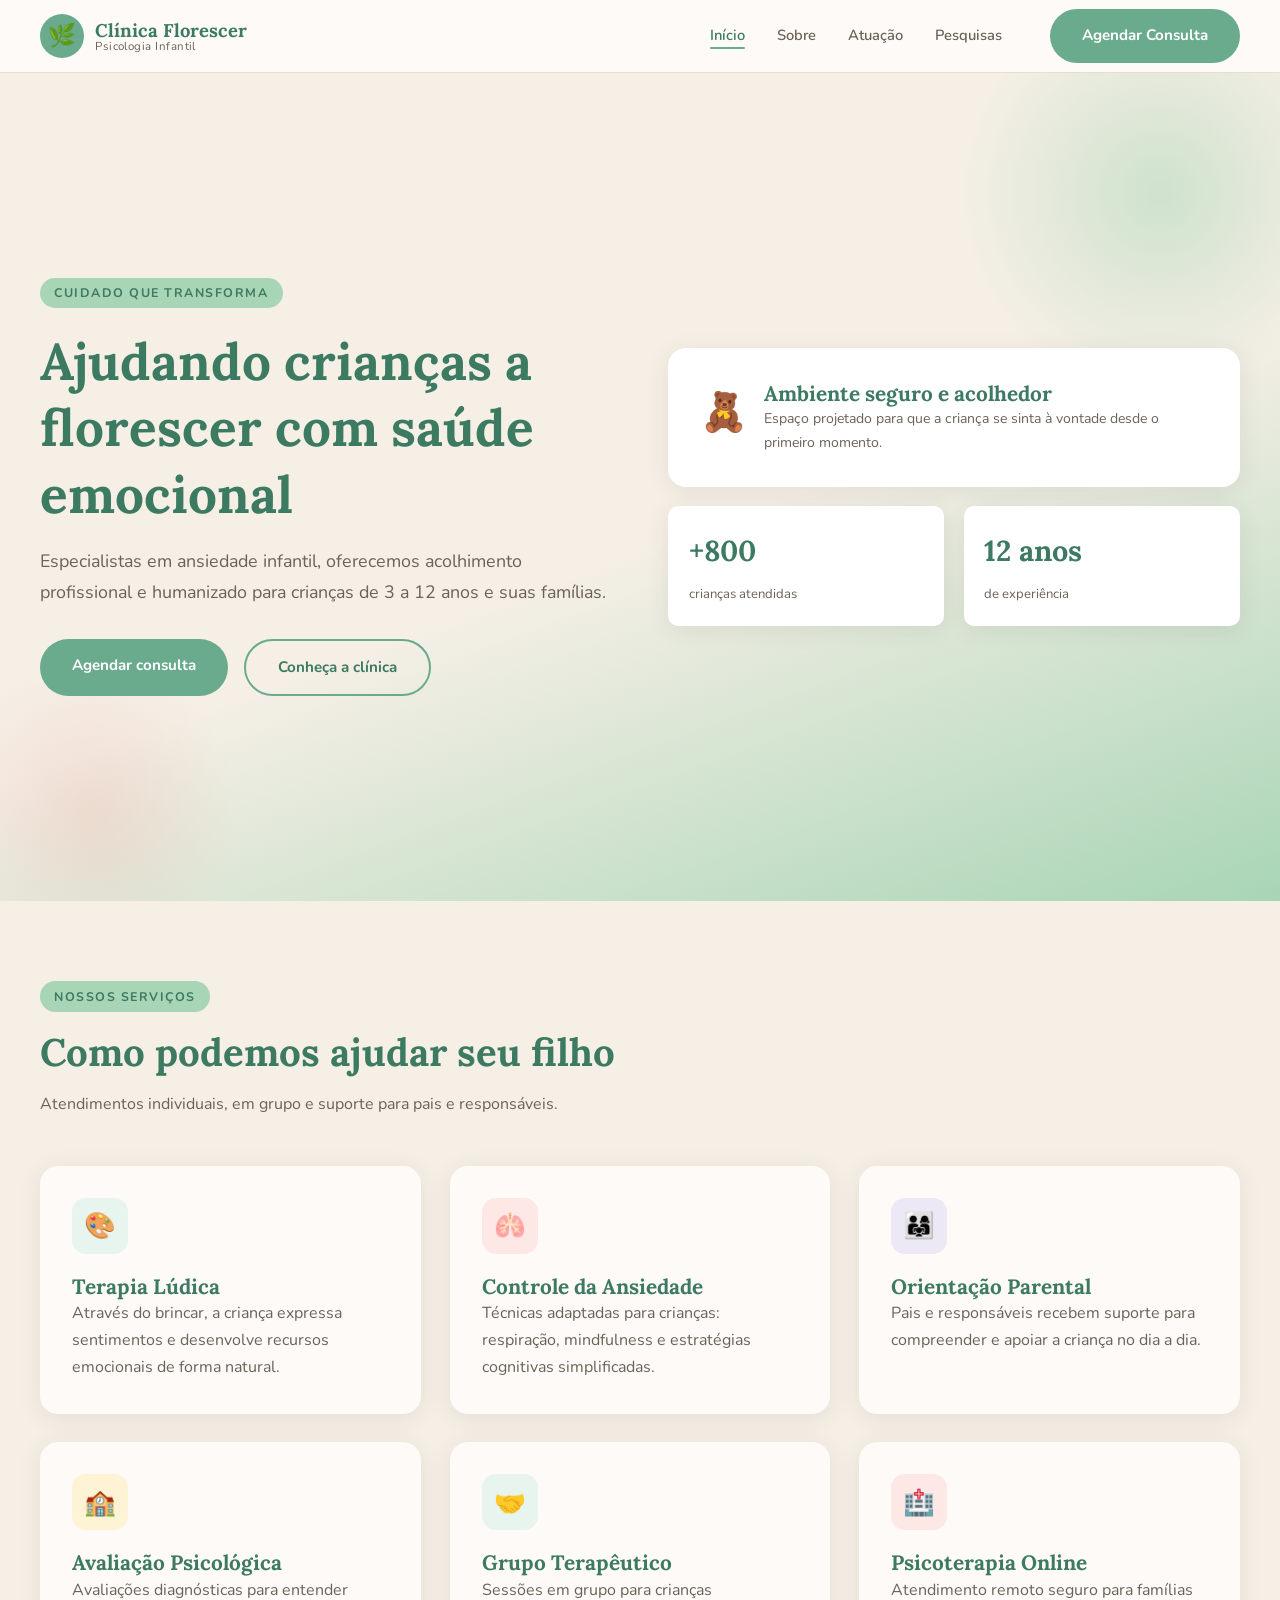
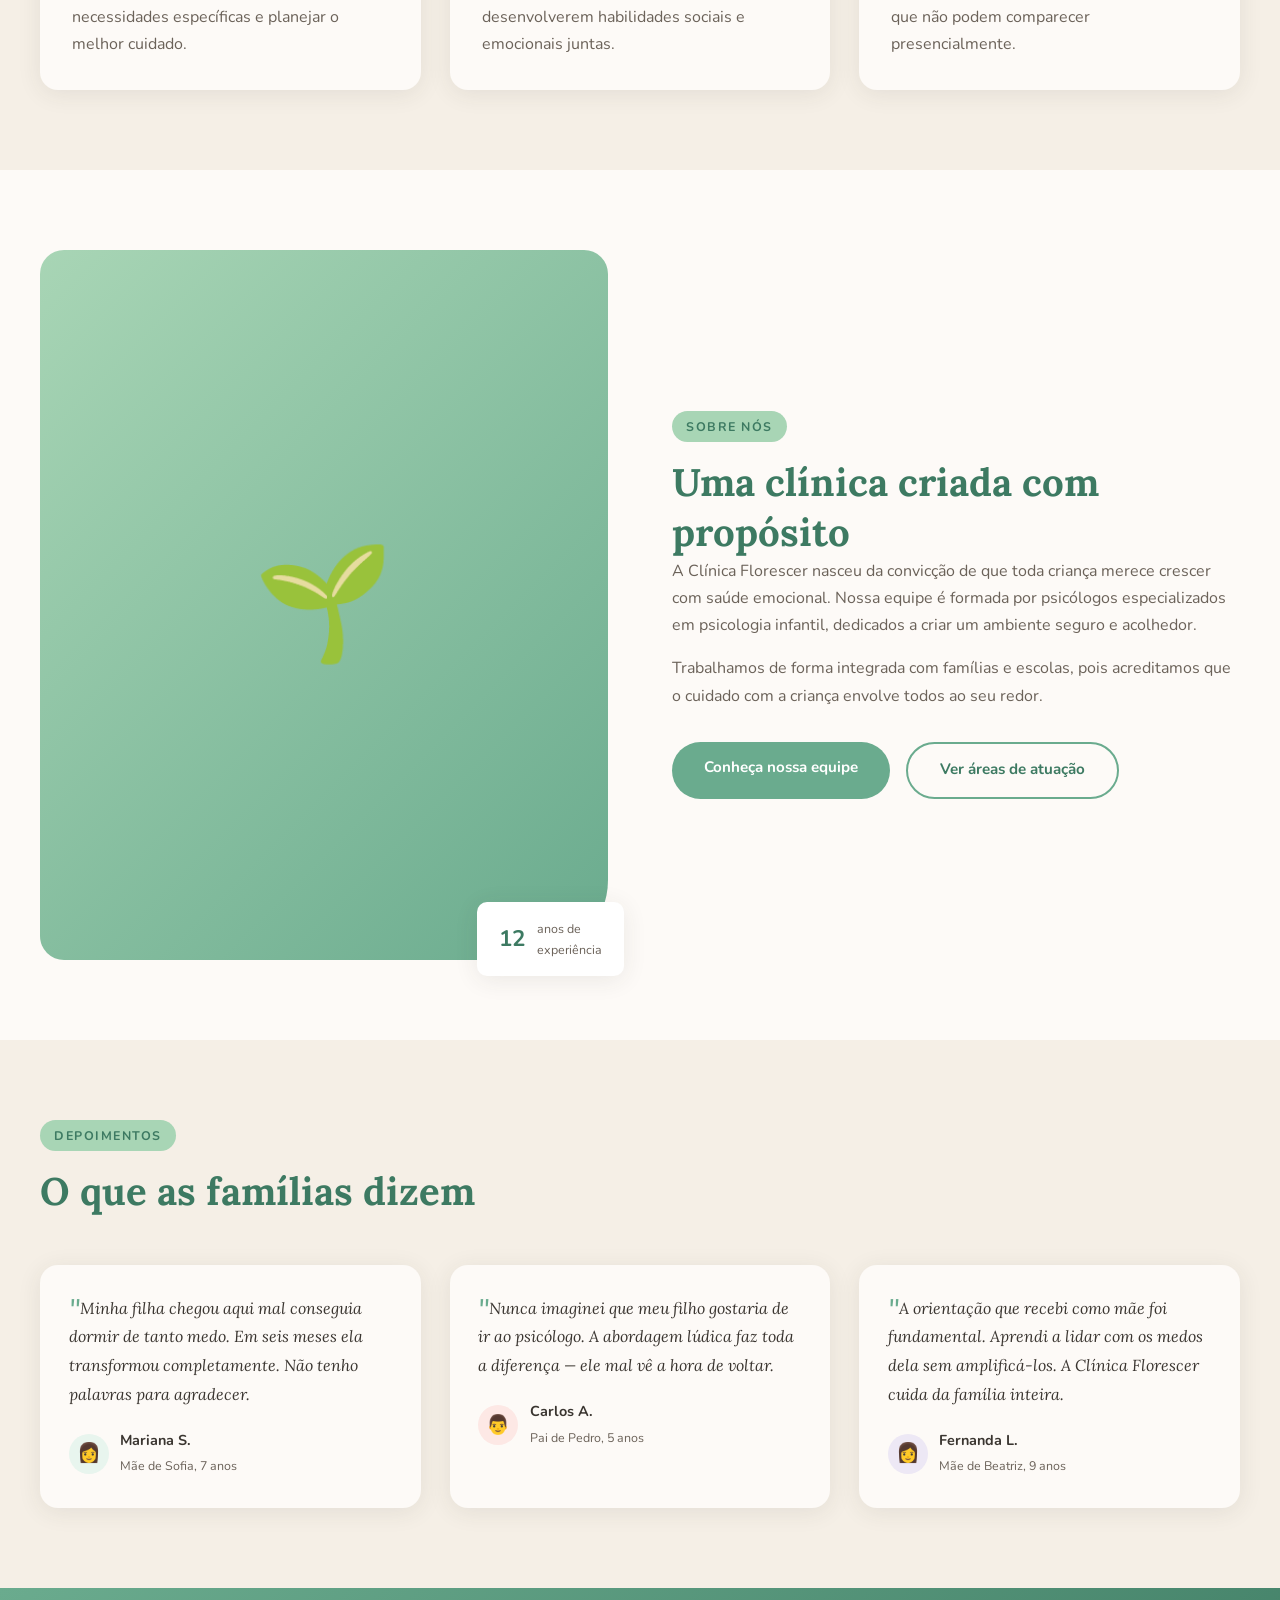
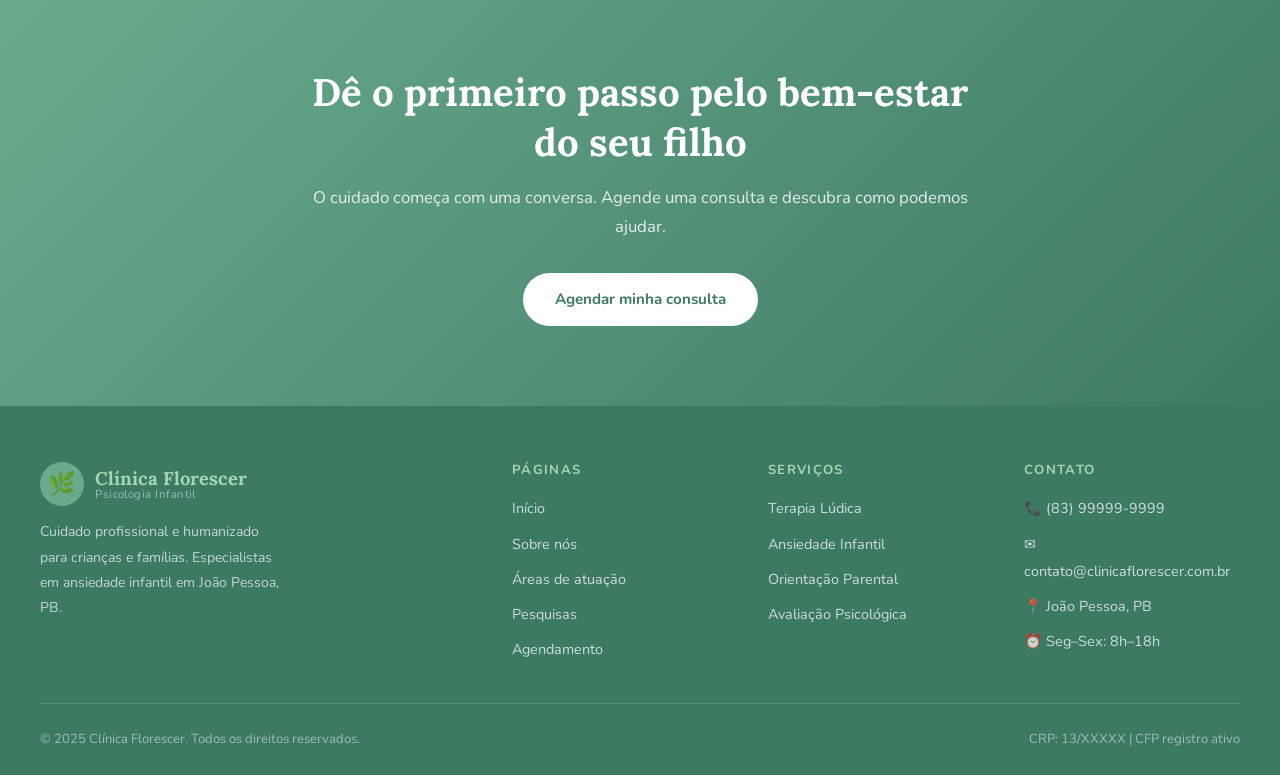
==== index.html @ 94c4a282 "Correção" ====
<!DOCTYPE html>
<html lang="pt-BR">
<head>
  <meta charset="UTF-8">
  <meta name="viewport" content="width=device-width, initial-scale=1.0">
  <meta name="description" content="Clínica Florescer — Psicologia especializada em ansiedade infantil. Cuidado acolhedor para crianças e famílias em João Pessoa, PB.">
  <title>Clínica Florescer | Psicologia Infantil</title>
  <link rel="stylesheet" href="css/style.css">
  <link rel="stylesheet" href="css/index.css">
</head>
<body>

  <!-- ══ HEADER ══════════════════════════════ -->
  <header>
    <div class="header-inner">
      <a href="index.html" class="logo" aria-label="Clínica Florescer - Página Inicial">
        <div class="logo-icon" aria-hidden="true">🌿</div>
        <div class="logo-text">
          <strong>Clínica Florescer</strong>
          <span>Psicologia Infantil</span>
        </div>
      </a>

      <nav aria-label="Menu principal">
        <ul id="nav-menu">
          <li><a href="index.html" class="ativo">Início</a></li>
          <li><a href="html/sobre.html">Sobre</a></li>
          <li><a href="html/atuacao.html">Atuação</a></li>
          <li><a href="html/pesquisa.html">Pesquisas</a></li>
          <li class="nav-cta"><a href="html/agendamento.html" class="btn btn-primary">Agendar Consulta</a></li>
        </ul>
        <button class="hamburger" aria-label="Abrir menu" onclick="toggleMenu()">
          <span></span><span></span><span></span>
        </button>
      </nav>
    </div>
  </header>

  <!-- ══ MAIN ════════════════════════════════ -->
  <main>

    <!-- HERO -->
    <section class="hero" aria-label="Apresentação da clínica">
      <div class="hero-inner">
        <div class="hero-content">
          <span class="section-tag">Cuidado que transforma</span>
          <h1>Ajudando crianças a florescer com saúde emocional</h1>
          <p>
            Especialistas em ansiedade infantil, oferecemos acolhimento
            profissional e humanizado para crianças de 3 a 12 anos
            e suas famílias.
          </p>
          <div class="hero-btns">
            <a href="html/agendamento.html" class="btn btn-primary">Agendar consulta</a>
            <a href="html/sobre.html" class="btn btn-outline">Conheça a clínica</a>
          </div>
        </div>

        <div class="hero-visual" aria-hidden="true">
          <div class="hero-card-big">
            <div class="emoji">🧸</div>
            <div>
              <h3>Ambiente seguro e acolhedor</h3>
              <p style="font-size:.88rem;">Espaço projetado para que a criança se sinta à vontade desde o primeiro momento.</p>
            </div>
          </div>
          <div class="hero-cards-row">
            <div class="hero-mini">
              <span class="num">+800</span>
              <span>crianças atendidas</span>
            </div>
            <div class="hero-mini">
              <span class="num">12 anos</span>
              <span>de experiência</span>
            </div>
          </div>
        </div>
      </div>
    </section>

    <!-- SERVIÇOS -->
    <section class="servicos" aria-labelledby="servicos-titulo">
      <div class="container">
        <div class="section-header">
          <span class="section-tag">Nossos serviços</span>
          <h2 id="servicos-titulo">Como podemos ajudar seu filho</h2>
          <p>Atendimentos individuais, em grupo e suporte para pais e responsáveis.</p>
        </div>
        <div class="grid-3">
          <article class="card servico-card">
            <div class="card-icon" style="background:#e8f5ee;" aria-hidden="true">🎨</div>
            <h3>Terapia Lúdica</h3>
            <p>Através do brincar, a criança expressa sentimentos e desenvolve recursos emocionais de forma natural.</p>
          </article>
          <article class="card servico-card">
            <div class="card-icon" style="background:#fde8e5;" aria-hidden="true">🫁</div>
            <h3>Controle da Ansiedade</h3>
            <p>Técnicas adaptadas para crianças: respiração, mindfulness e estratégias cognitivas simplificadas.</p>
          </article>
          <article class="card servico-card">
            <div class="card-icon" style="background:#ede8f5;" aria-hidden="true">👨‍👩‍👧</div>
            <h3>Orientação Parental</h3>
            <p>Pais e responsáveis recebem suporte para compreender e apoiar a criança no dia a dia.</p>
          </article>
          <article class="card servico-card">
            <div class="card-icon" style="background:#fef3d5;" aria-hidden="true">🏫</div>
            <h3>Avaliação Psicológica</h3>
            <p>Avaliações diagnósticas para entender necessidades específicas e planejar o melhor cuidado.</p>
          </article>
          <article class="card servico-card">
            <div class="card-icon" style="background:#e8f5ee;" aria-hidden="true">🤝</div>
            <h3>Grupo Terapêutico</h3>
            <p>Sessões em grupo para crianças desenvolverem habilidades sociais e emocionais juntas.</p>
          </article>
          <article class="card servico-card">
            <div class="card-icon" style="background:#fde8e5;" aria-hidden="true">🏥</div>
            <h3>Psicoterapia Online</h3>
            <p>Atendimento remoto seguro para famílias que não podem comparecer presencialmente.</p>
          </article>
        </div>
      </div>
    </section>

    <!-- SOBRE HOME -->
    <section class="sobre-home" aria-labelledby="sobre-home-titulo">
      <div class="container">
        <div class="sobre-home-inner">
          <div class="sobre-foto-wrap">
            <div class="sobre-foto" aria-hidden="true">🌱</div>
            <div class="sobre-badge" aria-label="12 anos de experiência">
              <strong>12</strong>
              <span>anos de<br>experiência</span>
            </div>
          </div>
          <div>
            <span class="section-tag">Sobre nós</span>
            <h2 id="sobre-home-titulo">Uma clínica criada com propósito</h2>
            <p>
              A Clínica Florescer nasceu da convicção de que toda criança
              merece crescer com saúde emocional. Nossa equipe é formada
              por psicólogos especializados em psicologia infantil,
              dedicados a criar um ambiente seguro e acolhedor.
            </p>
            <p style="margin-top:1rem;">
              Trabalhamos de forma integrada com famílias e escolas,
              pois acreditamos que o cuidado com a criança envolve
              todos ao seu redor.
            </p>
            <div style="display:flex;gap:1rem;margin-top:2rem;flex-wrap:wrap;">
              <a href="html/sobre.html" class="btn btn-primary">Conheça nossa equipe</a>
              <a href="html/atuacao.html" class="btn btn-outline">Ver áreas de atuação</a>
            </div>
          </div>
        </div>
      </div>
    </section>

    <!-- DEPOIMENTOS -->
    <section class="depoimentos" aria-labelledby="dep-titulo">
      <div class="container">
        <div class="section-header">
          <span class="section-tag">Depoimentos</span>
          <h2 id="dep-titulo">O que as famílias dizem</h2>
        </div>
        <div class="grid-3">
          <article class="depoimento-card">
            <blockquote>Minha filha chegou aqui mal conseguia dormir de tanto medo. Em seis meses ela transformou completamente. Não tenho palavras para agradecer.</blockquote>
            <div class="dep-autor">
              <div class="dep-avatar" style="background:#e8f5ee;" aria-hidden="true">👩</div>
              <div>
                <strong>Mariana S.</strong>
                <span>Mãe de Sofia, 7 anos</span>
              </div>
            </div>
          </article>
          <article class="depoimento-card">
            <blockquote>Nunca imaginei que meu filho gostaria de ir ao psicólogo. A abordagem lúdica faz toda a diferença — ele mal vê a hora de voltar.</blockquote>
            <div class="dep-autor">
              <div class="dep-avatar" style="background:#fde8e5;" aria-hidden="true">👨</div>
              <div>
                <strong>Carlos A.</strong>
                <span>Pai de Pedro, 5 anos</span>
              </div>
            </div>
          </article>
          <article class="depoimento-card">
            <blockquote>A orientação que recebi como mãe foi fundamental. Aprendi a lidar com os medos dela sem amplificá-los. A Clínica Florescer cuida da família inteira.</blockquote>
            <div class="dep-autor">
              <div class="dep-avatar" style="background:#ede8f5;" aria-hidden="true">👩</div>
              <div>
                <strong>Fernanda L.</strong>
                <span>Mãe de Beatriz, 9 anos</span>
              </div>
            </div>
          </article>
        </div>
      </div>
    </section>

    <!-- CTA BANNER -->
    <section class="cta-banner" aria-labelledby="cta-titulo">
      <div class="container" style="max-width:700px; text-align:center;">
        <h2 id="cta-titulo">Dê o primeiro passo pelo bem-estar do seu filho</h2>
        <p>O cuidado começa com uma conversa. Agende uma consulta e descubra como podemos ajudar.</p>
        <a href="html/agendamento.html" class="btn" style="background:#fff;color:var(--verde-escuro);">Agendar minha consulta</a>
      </div>
    </section>

  </main>

  <!-- ══ FOOTER ══════════════════════════════ -->
  <footer>
    <div class="footer-inner">
      <div class="footer-brand">
        <div class="logo">
          <div class="logo-icon" aria-hidden="true">🌿</div>
          <div class="logo-text">
            <strong style="color:var(--verde-claro);">Clínica Florescer</strong>
            <span style="color:rgba(255,255,255,.5);">Psicologia Infantil</span>
          </div>
        </div>
        <p>Cuidado profissional e humanizado para crianças e famílias. Especialistas em ansiedade infantil em João Pessoa, PB.</p>
      </div>
      <div>
        <h4>Páginas</h4>
        <ul>
          <li><a href="index.html">Início</a></li>
          <li><a href="html/sobre.html">Sobre nós</a></li>
          <li><a href="html/atuacao.html">Áreas de atuação</a></li>
          <li><a href="html/pesquisa.html">Pesquisas</a></li>
          <li><a href="html/agendamento.html">Agendamento</a></li>
        </ul>
      </div>
      <div>
        <h4>Serviços</h4>
        <ul>
          <li><a href="html/atuacao.html">Terapia Lúdica</a></li>
          <li><a href="html/atuacao.html">Ansiedade Infantil</a></li>
          <li><a href="html/atuacao.html">Orientação Parental</a></li>
          <li><a href="html/atuacao.html">Avaliação Psicológica</a></li>
        </ul>
      </div>
      <div>
        <h4>Contato</h4>
        <ul>
          <li><a href="tel:+5583999999999">📞 (83) 99999-9999</a></li>
          <li><a href="mailto:contato@clinicaflorescer.com.br">✉ contato@clinicaflorescer.com.br</a></li>
          <li><a href="#">📍 João Pessoa, PB</a></li>
          <li><a href="#">⏰ Seg–Sex: 8h–18h</a></li>
        </ul>
      </div>
    </div>
    <div class="footer-bottom">
      <span>© 2025 Clínica Florescer. Todos os direitos reservados.</span>
      <span>CRP: 13/XXXXX | CFP registro ativo</span>
    </div>
  </footer>

  <script>
    function toggleMenu() {
      const menu = document.getElementById('nav-menu');
      menu.classList.toggle('aberto');
    }
  </script>
</body>
</html>
---- css/style.css ----
/* =============================================
   CLÍNICA FLORESCER — PSICOLOGIA INFANTIL
   CSS Principal — Psicologia das Cores:
   Verde-sálvia + Areia + Branco suave
   Tipografia amigável, layout acolhedor
   ============================================= */

@import url('https://fonts.googleapis.com/css2?family=Nunito:wght@300;400;600;700;800&family=Lora:ital,wght@0,400;0,600;1,400&display=swap');

/* ── RESET & VARIÁVEIS ─────────────────────── */
*, *::before, *::after {
  box-sizing: border-box;
  margin: 0;
  padding: 0;
}

:root {
  --verde:       #6aab8e;
  --verde-claro: #a8d5b5;
  --verde-escuro:#3d7a62;
  --areia:       #f5efe6;
  --areia-escura:#e8ddd0;
  --branco:      #fdfaf7;
  --texto:       #3a3530;
  --texto-leve:  #6b6259;
  --rosa:        #e8a598;
  --lilas:       #b8a8c8;
  --amarelo:     #f0c87a;
  --sombra:      0 4px 24px rgba(58,53,48,.09);
  --sombra-hover:0 8px 32px rgba(58,53,48,.15);
  --raio:        18px;
  --raio-sm:     10px;
  --transicao:   .3s ease;
}

html { scroll-behavior: smooth; }

body {
  font-family: 'Nunito', sans-serif;
  background: var(--branco);
  color: var(--texto);
  line-height: 1.7;
  font-size: 16px;
}

img { max-width: 100%; display: block; }
a   { text-decoration: none; color: inherit; }
ul  { list-style: none; }

/* ── TIPOGRAFIA ────────────────────────────── */
h1, h2, h3, h4 {
  font-family: 'Lora', serif;
  line-height: 1.3;
  color: var(--verde-escuro);
}
h1 { font-size: clamp(2rem, 5vw, 3.2rem); }
h2 { font-size: clamp(1.6rem, 3.5vw, 2.4rem); }
h3 { font-size: 1.3rem; }
p  { color: var(--texto-leve); max-width: 68ch; }

.section-tag {
  display: inline-block;
  font-size: .78rem;
  font-weight: 700;
  letter-spacing: .12em;
  text-transform: uppercase;
  color: var(--verde-escuro);
  background: var(--verde-claro);
  padding: .3rem .9rem;
  border-radius: 50px;
  margin-bottom: 1rem;
}

/* ── BOTÕES ────────────────────────────────── */
.btn {
  display: inline-block;
  padding: .85rem 2rem;
  border-radius: 50px;
  font-family: 'Nunito', sans-serif;
  font-weight: 700;
  font-size: .95rem;
  cursor: pointer;
  border: none;
  transition: transform var(--transicao), box-shadow var(--transicao);
}
.btn:hover { transform: translateY(-2px); box-shadow: var(--sombra-hover); }

.btn-primary {
  background: var(--verde);
  color: #fff;
}
.btn-primary:hover { background: var(--verde-escuro); }

.btn-outline {
  background: transparent;
  color: var(--verde-escuro);
  border: 2.5px solid var(--verde);
}
.btn-outline:hover { background: var(--verde); color: #fff; }

.btn-rosa {
  background: var(--rosa);
  color: #fff;
}

/* ── HEADER ────────────────────────────────── */
header {
  position: sticky;
  top: 0;
  z-index: 100;
  background: rgba(253,250,247,.93);
  backdrop-filter: blur(10px);
  border-bottom: 1.5px solid var(--areia-escura);
  padding: 0 2rem;
}

.header-inner {
  max-width: 1200px;
  margin: 0 auto;
  display: flex;
  align-items: center;
  justify-content: space-between;
  height: 72px;
}

.logo {
  display: flex;
  align-items: center;
  gap: .7rem;
}
.logo-icon {
  width: 44px;
  height: 44px;
  background: var(--verde);
  border-radius: 50%;
  display: flex;
  align-items: center;
  justify-content: center;
  font-size: 1.4rem;
}
.logo-text {
  display: flex;
  flex-direction: column;
  line-height: 1.1;
}
.logo-text strong {
  font-family: 'Lora', serif;
  font-size: 1.15rem;
  color: var(--verde-escuro);
}
.logo-text span {
  font-size: .72rem;
  color: var(--texto-leve);
  letter-spacing: .04em;
}

nav ul {
  display: flex;
  gap: 2rem;
  align-items: center;
}
nav a {
  font-weight: 600;
  font-size: .92rem;
  color: var(--texto-leve);
  transition: color var(--transicao);
  position: relative;
  padding-bottom: .2rem;
}
nav a::after {
  content: '';
  position: absolute;
  bottom: 0; left: 0;
  width: 0; height: 2px;
  background: var(--verde);
  border-radius: 2px;
  transition: width var(--transicao);
}
nav a:hover, nav a.ativo { color: var(--verde-escuro); }
nav a:hover::after, nav a.ativo::after { width: 100%; }

.nav-cta { margin-left: 1rem; }

/* hamburger */
.hamburger {
  display: none;
  flex-direction: column;
  gap: 5px;
  cursor: pointer;
  background: none;
  border: none;
  padding: .4rem;
}
.hamburger span {
  display: block;
  width: 26px; height: 2.5px;
  background: var(--texto);
  border-radius: 2px;
  transition: var(--transicao);
}

/* ── FOOTER ────────────────────────────────── */
footer {
  background: var(--verde-escuro);
  color: rgba(255,255,255,.85);
  padding: 3.5rem 2rem 1.5rem;
}
.footer-inner {
  max-width: 1200px;
  margin: 0 auto;
  display: grid;
  grid-template-columns: 2fr 1fr 1fr 1fr;
  gap: 2.5rem;
}
.footer-brand p { font-size: .88rem; margin-top: .8rem; line-height: 1.8; color: rgba(255,255,255,.7); max-width: 30ch; }
footer h4 { color: var(--verde-claro); font-family: 'Nunito', sans-serif; font-size: .82rem; letter-spacing: .1em; text-transform: uppercase; margin-bottom: 1rem; }
footer ul li { margin-bottom: .5rem; }
footer ul a { font-size: .9rem; color: rgba(255,255,255,.75); transition: color var(--transicao); }
footer ul a:hover { color: #fff; }
.footer-bottom {
  max-width: 1200px;
  margin: 2rem auto 0;
  padding-top: 1.5rem;
  border-top: 1px solid rgba(255,255,255,.15);
  display: flex;
  justify-content: space-between;
  align-items: center;
  font-size: .82rem;
  color: rgba(255,255,255,.5);
  flex-wrap: wrap;
  gap: .5rem;
}

/* ── HERO GENÉRICO ─────────────────────────── */
.page-hero {
  background: linear-gradient(135deg, var(--areia) 0%, var(--verde-claro) 100%);
  padding: 5rem 2rem;
  text-align: center;
}
.page-hero p {
  margin: 1rem auto 0;
  font-size: 1.1rem;
  max-width: 55ch;
  text-align: center;
}

/* ── SEÇÕES ────────────────────────────────── */
section { padding: 5rem 2rem; }

.container {
  max-width: 1200px;
  margin: 0 auto;
}

.section-header {
  margin-bottom: 3rem;
}
.section-header p {
  margin-top: .8rem;
}

/* ── CARDS ─────────────────────────────────── */
.card {
  background: var(--branco);
  border-radius: var(--raio);
  padding: 2rem;
  box-shadow: var(--sombra);
  transition: transform var(--transicao), box-shadow var(--transicao);
}
.card:hover {
  transform: translateY(-5px);
  box-shadow: var(--sombra-hover);
}
.card-icon {
  width: 56px; height: 56px;
  border-radius: 14px;
  display: flex;
  align-items: center;
  justify-content: center;
  font-size: 1.6rem;
  margin-bottom: 1.2rem;
}

/* ── GRID PADRÃO ───────────────────────────── */
.grid-3 { display: grid; grid-template-columns: repeat(3, 1fr); gap: 1.8rem; }
.grid-2 { display: grid; grid-template-columns: repeat(2, 1fr); gap: 2rem; }
.grid-4 { display: grid; grid-template-columns: repeat(4, 1fr); gap: 1.5rem; }

/* ── FORMULÁRIO BASE ───────────────────────── */
.form-group {
  display: flex;
  flex-direction: column;
  gap: .4rem;
  margin-bottom: 1.2rem;
}
.form-group label {
  font-weight: 700;
  font-size: .88rem;
  color: var(--texto);
}
.form-group input,
.form-group select,
.form-group textarea {
  padding: .85rem 1.1rem;
  border: 2px solid var(--areia-escura);
  border-radius: var(--raio-sm);
  font-family: 'Nunito', sans-serif;
  font-size: .95rem;
  color: var(--texto);
  background: var(--branco);
  transition: border-color var(--transicao), box-shadow var(--transicao);
  outline: none;
}
.form-group input:focus,
.form-group select:focus,
.form-group textarea:focus {
  border-color: var(--verde);
  box-shadow: 0 0 0 3px rgba(106,171,142,.2);
}
.form-group textarea { resize: vertical; min-height: 120px; }

/* ── DESTAQUES ─────────────────────────────── */
.destaque-box {
  background: linear-gradient(135deg, var(--verde) 0%, var(--verde-escuro) 100%);
  color: #fff;
  border-radius: var(--raio);
  padding: 3rem;
}
.destaque-box h2, .destaque-box h3 { color: #fff; }
.destaque-box p { color: rgba(255,255,255,.88); max-width: 100%; }

/* ── BADGES / TAGS ─────────────────────────── */
.badge {
  display: inline-block;
  padding: .25rem .75rem;
  border-radius: 50px;
  font-size: .78rem;
  font-weight: 700;
}
.badge-verde  { background: var(--verde-claro); color: var(--verde-escuro); }
.badge-rosa   { background: #fde8e5; color: #b05a50; }
.badge-lilas  { background: #ede8f5; color: #7059a0; }
.badge-amarelo{ background: #fef3d5; color: #9a7500; }

/* ── RESPONSIVO ────────────────────────────── */
@media (max-width: 900px) {
  .grid-3 { grid-template-columns: repeat(2, 1fr); }
  .grid-4 { grid-template-columns: repeat(2, 1fr); }
  .footer-inner { grid-template-columns: 1fr 1fr; }
}

@media (max-width: 640px) {
  nav ul { display: none; }
  nav ul.aberto {
    display: flex;
    flex-direction: column;
    position: absolute;
    top: 72px; left: 0; right: 0;
    background: var(--branco);
    padding: 1.5rem 2rem;
    border-bottom: 2px solid var(--areia-escura);
    gap: 1rem;
  }
  .hamburger { display: flex; }
  .nav-cta { display: none; }
  .grid-3, .grid-2, .grid-4 { grid-template-columns: 1fr; }
  .footer-inner { grid-template-columns: 1fr; }
  section { padding: 3rem 1.2rem; }
  .footer-bottom { flex-direction: column; text-align: center; }
}
---- css/index.css ----
/* =============================================
   INDEX — estilos específicos
   ============================================= */

/* ── HERO ──────────────────────────────────── */
.hero {
  min-height: 92vh;
  background: linear-gradient(160deg, var(--areia) 55%, var(--verde-claro) 100%);
  display: flex;
  align-items: center;
  padding: 5rem 2rem;
  position: relative;
  overflow: hidden;
}
.hero::before {
  content: '';
  position: absolute;
  top: -80px; right: -80px;
  width: 400px; height: 400px;
  background: radial-gradient(circle, var(--verde-claro) 0%, transparent 70%);
  border-radius: 50%;
  opacity: .5;
}
.hero::after {
  content: '';
  position: absolute;
  bottom: -60px; left: -60px;
  width: 300px; height: 300px;
  background: radial-gradient(circle, var(--rosa) 0%, transparent 70%);
  border-radius: 50%;
  opacity: .25;
}

.hero-inner {
  max-width: 1200px;
  margin: 0 auto;
  display: grid;
  grid-template-columns: 1fr 1fr;
  align-items: center;
  gap: 3.5rem;
  position: relative;
  z-index: 1;
}
.hero-content { animation: fadeUp .8s ease both; }
.hero-content .section-tag { margin-bottom: 1.2rem; }
.hero-content h1 { margin-bottom: 1.2rem; }
.hero-content p   { font-size: 1.12rem; margin-bottom: 2rem; }
.hero-btns { display: flex; gap: 1rem; flex-wrap: wrap; }

.hero-visual {
  display: flex;
  flex-direction: column;
  gap: 1.2rem;
  animation: fadeUp .8s .2s ease both;
}
.hero-card-big {
  background: #fff;
  border-radius: var(--raio);
  padding: 2rem;
  box-shadow: var(--sombra);
  display: flex;
  gap: 1rem;
  align-items: flex-start;
}
.hero-card-big .emoji { font-size: 2.4rem; }
.hero-cards-row { display: grid; grid-template-columns: 1fr 1fr; gap: 1.2rem; }
.hero-mini {
  background: #fff;
  border-radius: var(--raio-sm);
  padding: 1.3rem;
  box-shadow: var(--sombra);
  display: flex;
  flex-direction: column;
  gap: .4rem;
}
.hero-mini .num {
  font-size: 1.8rem;
  font-weight: 800;
  font-family: 'Lora', serif;
  color: var(--verde-escuro);
}
.hero-mini span { font-size: .82rem; color: var(--texto-leve); }

/* ── SERVIÇOS ──────────────────────────────── */
.servicos { background: var(--areia); }
.servico-card .card-icon { background: var(--areia-escura); }

/* ── SOBRE HOME ────────────────────────────── */
.sobre-home {
  background: var(--branco);
}
.sobre-home-inner {
  display: grid;
  grid-template-columns: 1fr 1fr;
  gap: 4rem;
  align-items: center;
}
.sobre-foto-wrap {
  position: relative;
}
.sobre-foto {
  width: 100%;
  aspect-ratio: 4/5;
  background: linear-gradient(135deg, var(--verde-claro) 0%, var(--verde) 100%);
  border-radius: 24px 24px 80px 24px;
  display: flex;
  align-items: center;
  justify-content: center;
  font-size: 7rem;
}
.sobre-badge {
  position: absolute;
  bottom: -16px; right: -16px;
  background: #fff;
  border-radius: var(--raio-sm);
  padding: 1rem 1.4rem;
  box-shadow: var(--sombra);
  display: flex;
  align-items: center;
  gap: .7rem;
}
.sobre-badge strong { font-size: 1.4rem; color: var(--verde-escuro); }
.sobre-badge span   { font-size: .78rem; color: var(--texto-leve); }

/* ── DEPOIMENTOS ───────────────────────────── */
.depoimentos { background: var(--areia); }
.depoimento-card {
  background: var(--branco);
  border-radius: var(--raio);
  padding: 1.8rem;
  box-shadow: var(--sombra);
}
.depoimento-card blockquote {
  font-family: 'Lora', serif;
  font-style: italic;
  font-size: 1rem;
  color: var(--texto);
  line-height: 1.8;
  margin-bottom: 1.2rem;
}
.depoimento-card blockquote::before { content: '"'; font-size: 2rem; color: var(--verde); line-height: 0; vertical-align: -.5rem; }
.dep-autor {
  display: flex;
  align-items: center;
  gap: .7rem;
}
.dep-avatar {
  width: 40px; height: 40px;
  border-radius: 50%;
  display: flex;
  align-items: center;
  justify-content: center;
  font-size: 1.2rem;
  flex-shrink: 0;
}
.dep-autor strong { font-size: .9rem; display: block; }
.dep-autor span   { font-size: .78rem; color: var(--texto-leve); }

/* ── CTA BANNER ────────────────────────────── */
.cta-banner {
  background: linear-gradient(135deg, var(--verde) 0%, var(--verde-escuro) 100%);
  padding: 5rem 2rem;
  text-align: center;
}
.cta-banner h2 { color: #fff; }
.cta-banner p  { color: rgba(255,255,255,.85); margin: 1rem auto 2rem; font-size: 1.05rem; text-align: center; }

/* Animações */
@keyframes fadeUp {
  from { opacity: 0; transform: translateY(30px); }
  to   { opacity: 1; transform: translateY(0); }
}

/* Responsivo hero */
@media (max-width: 840px) {
  .hero-inner, .sobre-home-inner { grid-template-columns: 1fr; }
  .hero-visual { display: none; }
  .sobre-foto { height: 280px; font-size: 5rem; }
}
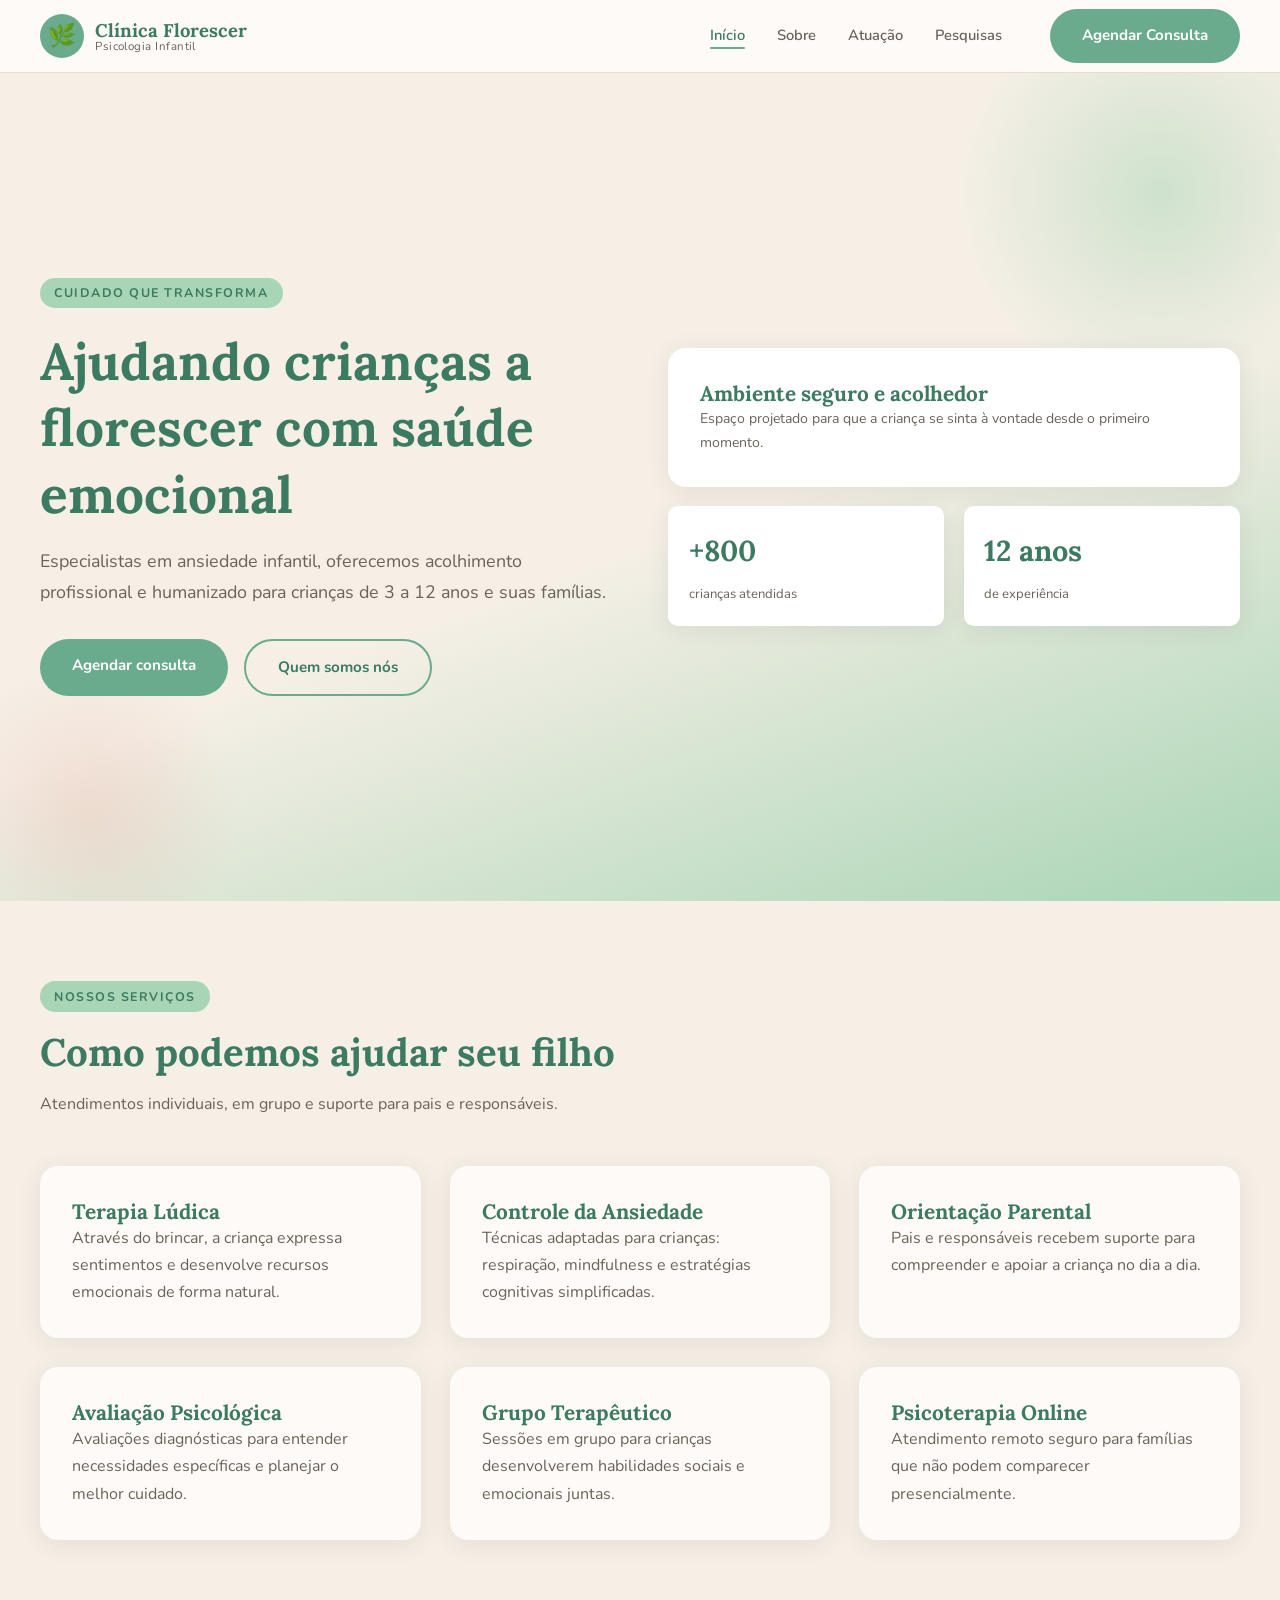
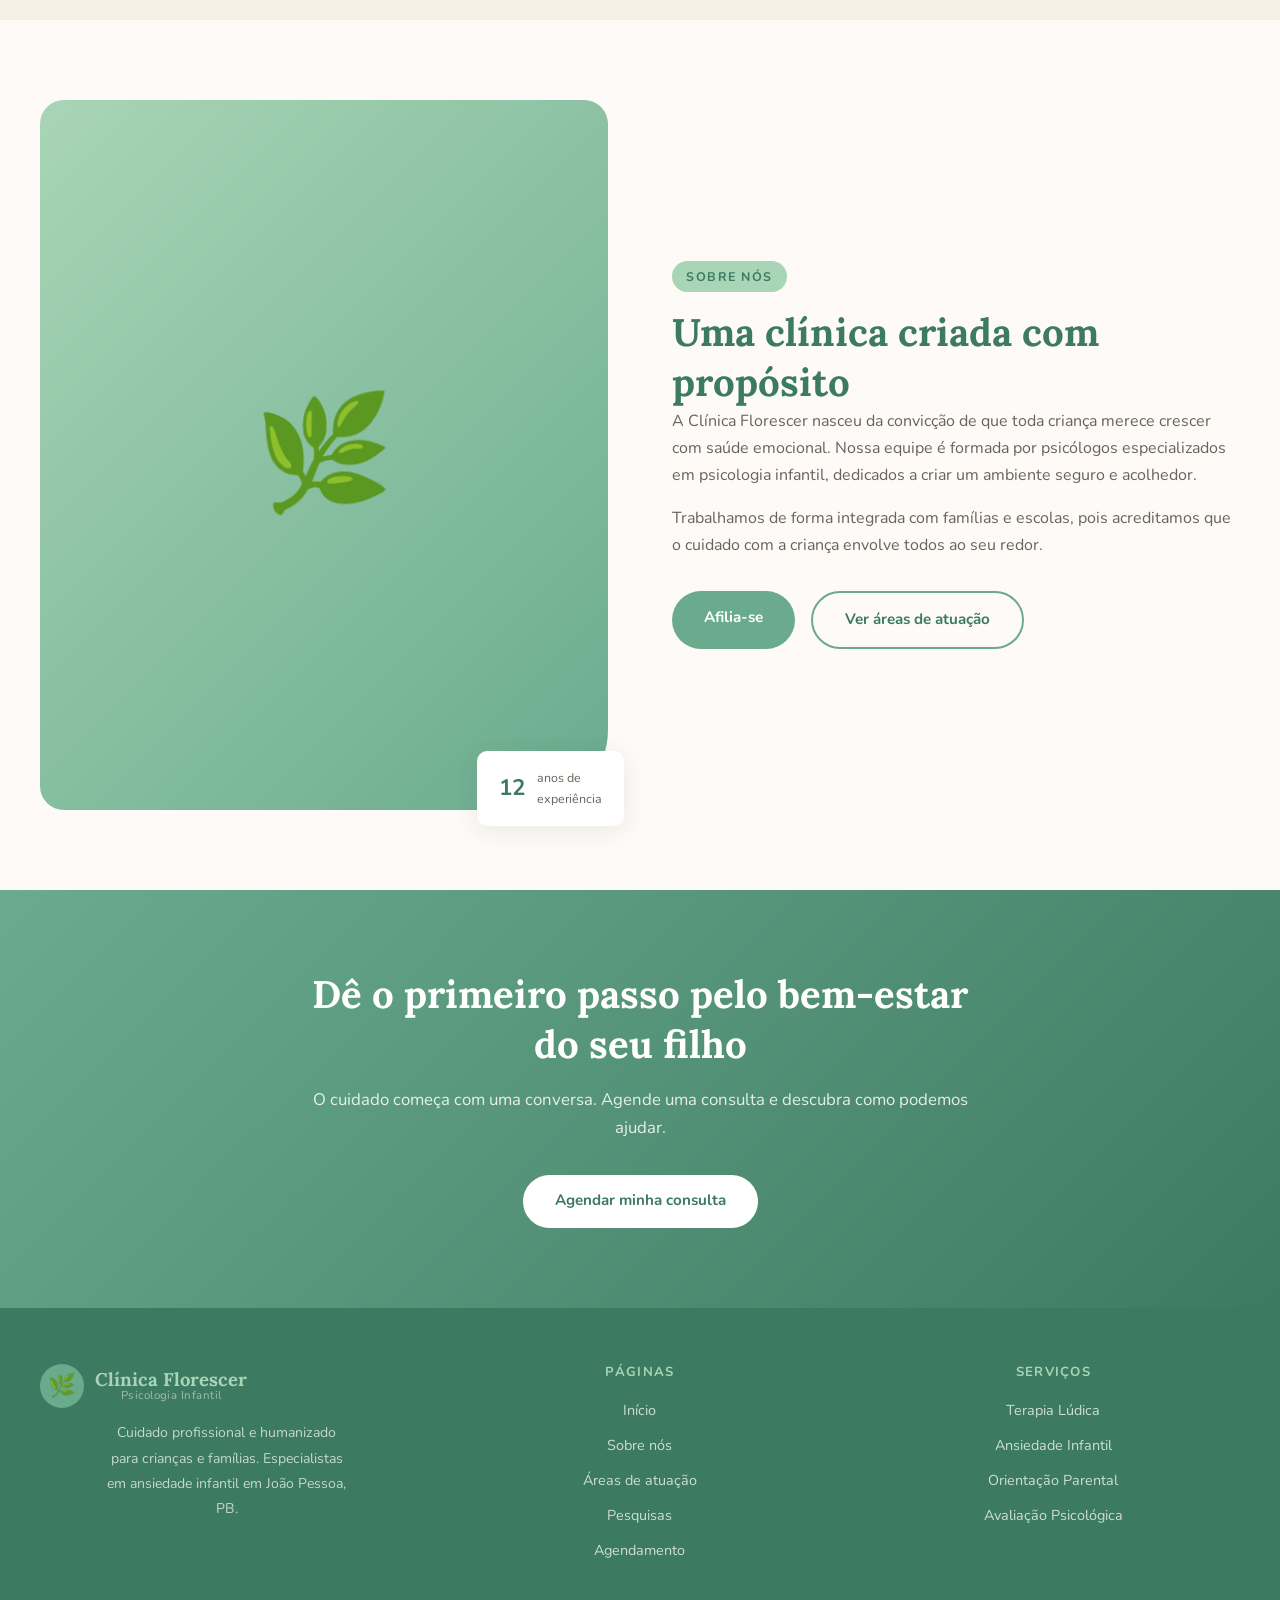
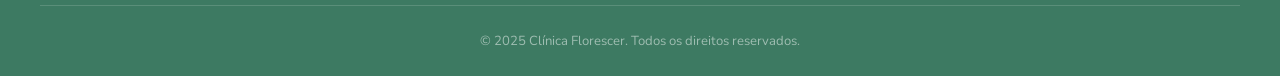
==== commit 3c157a2f: "Alterações finais" ====
--- a/index.html
+++ b/index.html
@@ -52,13 +52,12 @@
           </p>
           <div class="hero-btns">
             <a href="html/agendamento.html" class="btn btn-primary">Agendar consulta</a>
-            <a href="html/sobre.html" class="btn btn-outline">Conheça a clínica</a>
+            <a href="html/sobre.html" class="btn btn-outline">Quem somos nós</a>
           </div>
         </div>
 
         <div class="hero-visual" aria-hidden="true">
           <div class="hero-card-big">
-            <div class="emoji">🧸</div>
             <div>
               <h3>Ambiente seguro e acolhedor</h3>
               <p style="font-size:.88rem;">Espaço projetado para que a criança se sinta à vontade desde o primeiro momento.</p>
@@ -88,32 +87,26 @@
         </div>
         <div class="grid-3">
           <article class="card servico-card">
-            <div class="card-icon" style="background:#e8f5ee;" aria-hidden="true">🎨</div>
             <h3>Terapia Lúdica</h3>
             <p>Através do brincar, a criança expressa sentimentos e desenvolve recursos emocionais de forma natural.</p>
           </article>
           <article class="card servico-card">
-            <div class="card-icon" style="background:#fde8e5;" aria-hidden="true">🫁</div>
             <h3>Controle da Ansiedade</h3>
             <p>Técnicas adaptadas para crianças: respiração, mindfulness e estratégias cognitivas simplificadas.</p>
           </article>
           <article class="card servico-card">
-            <div class="card-icon" style="background:#ede8f5;" aria-hidden="true">👨‍👩‍👧</div>
             <h3>Orientação Parental</h3>
             <p>Pais e responsáveis recebem suporte para compreender e apoiar a criança no dia a dia.</p>
           </article>
           <article class="card servico-card">
-            <div class="card-icon" style="background:#fef3d5;" aria-hidden="true">🏫</div>
             <h3>Avaliação Psicológica</h3>
             <p>Avaliações diagnósticas para entender necessidades específicas e planejar o melhor cuidado.</p>
           </article>
           <article class="card servico-card">
-            <div class="card-icon" style="background:#e8f5ee;" aria-hidden="true">🤝</div>
             <h3>Grupo Terapêutico</h3>
             <p>Sessões em grupo para crianças desenvolverem habilidades sociais e emocionais juntas.</p>
           </article>
-          <article class="card servico-card">
-            <div class="card-icon" style="background:#fde8e5;" aria-hidden="true">🏥</div>
+          <article class="card servico-card">  
             <h3>Psicoterapia Online</h3>
             <p>Atendimento remoto seguro para famílias que não podem comparecer presencialmente.</p>
           </article>
@@ -126,7 +119,7 @@
       <div class="container">
         <div class="sobre-home-inner">
           <div class="sobre-foto-wrap">
-            <div class="sobre-foto" aria-hidden="true">🌱</div>
+            <div class="sobre-foto" aria-hidden="true">🌿</div>
             <div class="sobre-badge" aria-label="12 anos de experiência">
               <strong>12</strong>
               <span>anos de<br>experiência</span>
@@ -147,52 +140,10 @@
               todos ao seu redor.
             </p>
             <div style="display:flex;gap:1rem;margin-top:2rem;flex-wrap:wrap;">
-              <a href="html/sobre.html" class="btn btn-primary">Conheça nossa equipe</a>
+              <a href="html/sobre.html" class="btn btn-primary">Afilia-se</a>
               <a href="html/atuacao.html" class="btn btn-outline">Ver áreas de atuação</a>
             </div>
           </div>
-        </div>
-      </div>
-    </section>
-
-    <!-- DEPOIMENTOS -->
-    <section class="depoimentos" aria-labelledby="dep-titulo">
-      <div class="container">
-        <div class="section-header">
-          <span class="section-tag">Depoimentos</span>
-          <h2 id="dep-titulo">O que as famílias dizem</h2>
-        </div>
-        <div class="grid-3">
-          <article class="depoimento-card">
-            <blockquote>Minha filha chegou aqui mal conseguia dormir de tanto medo. Em seis meses ela transformou completamente. Não tenho palavras para agradecer.</blockquote>
-            <div class="dep-autor">
-              <div class="dep-avatar" style="background:#e8f5ee;" aria-hidden="true">👩</div>
-              <div>
-                <strong>Mariana S.</strong>
-                <span>Mãe de Sofia, 7 anos</span>
-              </div>
-            </div>
-          </article>
-          <article class="depoimento-card">
-            <blockquote>Nunca imaginei que meu filho gostaria de ir ao psicólogo. A abordagem lúdica faz toda a diferença — ele mal vê a hora de voltar.</blockquote>
-            <div class="dep-autor">
-              <div class="dep-avatar" style="background:#fde8e5;" aria-hidden="true">👨</div>
-              <div>
-                <strong>Carlos A.</strong>
-                <span>Pai de Pedro, 5 anos</span>
-              </div>
-            </div>
-          </article>
-          <article class="depoimento-card">
-            <blockquote>A orientação que recebi como mãe foi fundamental. Aprendi a lidar com os medos dela sem amplificá-los. A Clínica Florescer cuida da família inteira.</blockquote>
-            <div class="dep-autor">
-              <div class="dep-avatar" style="background:#ede8f5;" aria-hidden="true">👩</div>
-              <div>
-                <strong>Fernanda L.</strong>
-                <span>Mãe de Beatriz, 9 anos</span>
-              </div>
-            </div>
-          </article>
         </div>
       </div>
     </section>
@@ -240,19 +191,9 @@
           <li><a href="html/atuacao.html">Avaliação Psicológica</a></li>
         </ul>
       </div>
-      <div>
-        <h4>Contato</h4>
-        <ul>
-          <li><a href="tel:+5583999999999">📞 (83) 99999-9999</a></li>
-          <li><a href="mailto:contato@clinicaflorescer.com.br">✉ contato@clinicaflorescer.com.br</a></li>
-          <li><a href="#">📍 João Pessoa, PB</a></li>
-          <li><a href="#">⏰ Seg–Sex: 8h–18h</a></li>
-        </ul>
-      </div>
     </div>
     <div class="footer-bottom">
       <span>© 2025 Clínica Florescer. Todos os direitos reservados.</span>
-      <span>CRP: 13/XXXXX | CFP registro ativo</span>
     </div>
   </footer>
 
--- a/css/style.css
+++ b/css/style.css
@@ -209,10 +209,15 @@
   max-width: 1200px;
   margin: 0 auto;
   display: grid;
-  grid-template-columns: 2fr 1fr 1fr 1fr;
+  grid-template-columns: repeat(auto-fit, minmax(220px, 1fr));
   gap: 2.5rem;
-}
-.footer-brand p { font-size: .88rem; margin-top: .8rem; line-height: 1.8; color: rgba(255,255,255,.7); max-width: 30ch; }
+  justify-items: center;
+  text-align: center;
+}
+.footer-brand p { font-size: .88rem; margin: .8rem auto 0; line-height: 1.8; color: rgba(255,255,255,.7); max-width: 30ch; }
+.footer-brand, .footer-inner > div {
+  width: 100%;
+}
 footer h4 { color: var(--verde-claro); font-family: 'Nunito', sans-serif; font-size: .82rem; letter-spacing: .1em; text-transform: uppercase; margin-bottom: 1rem; }
 footer ul li { margin-bottom: .5rem; }
 footer ul a { font-size: .9rem; color: rgba(255,255,255,.75); transition: color var(--transicao); }
@@ -223,7 +228,7 @@
   padding-top: 1.5rem;
   border-top: 1px solid rgba(255,255,255,.15);
   display: flex;
-  justify-content: space-between;
+  justify-content: center;
   align-items: center;
   font-size: .82rem;
   color: rgba(255,255,255,.5);
